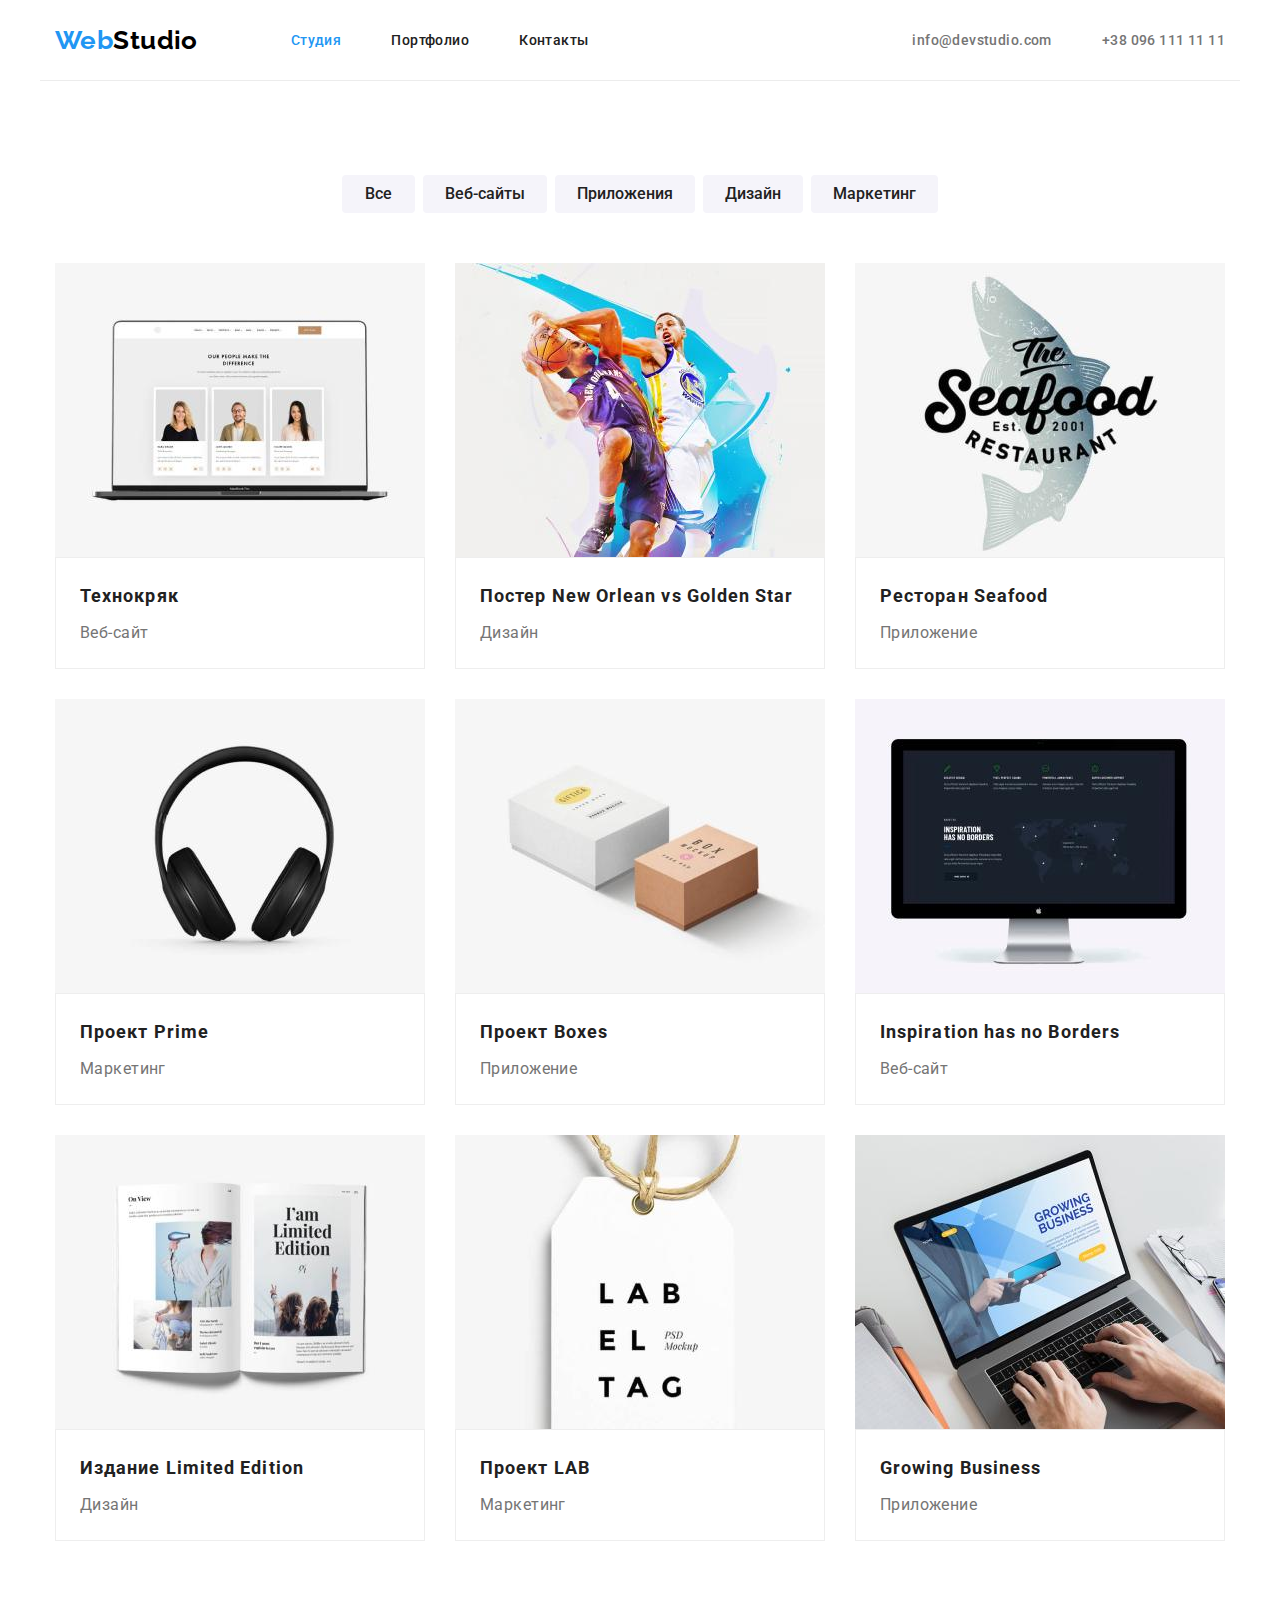
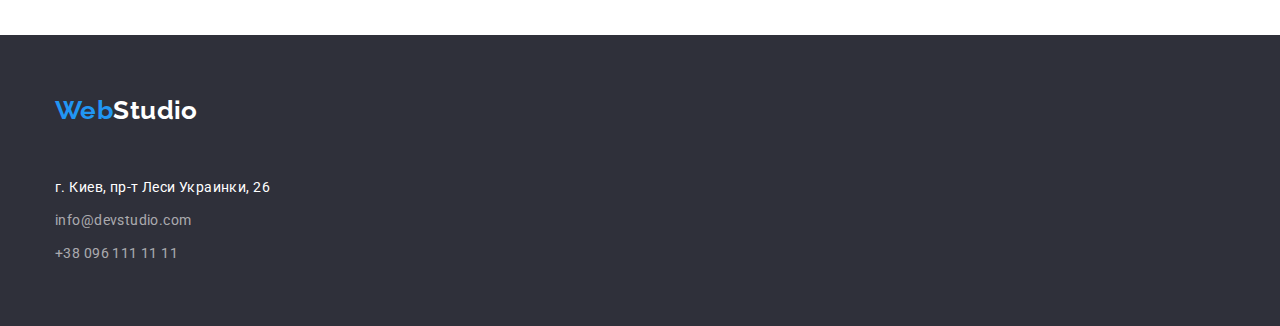
==== portfolio.html @ a3d242cd "ясно, що нічого не ясно" ====
<!DOCTYPE html>
<html lang="ru">

<head>
    <meta charset="UTF-8">
    <meta http-equiv="X-UA-Compatible" content="IE=edge">
    <meta name="viewport" content="width=device-width, initial-scale=1.0">
    <title>Portfolio</title>
    <link rel="preconnect" href="https://fonts.gstatic.com">
    <link
        href="https://fonts.googleapis.com/css2?family=Raleway:wght@700&family=Roboto:wght@400;500;700;900&display=swap"
        rel="stylesheet">
    <link rel="stylesheet" href="https://cdnjs.cloudflare.com/ajax/libs/modern-normalize/1.0.0/modern-normalize.css">
    <link rel="stylesheet" href="./css/styles.css" />
</head>

<body class="body">
    <header class="header">
        <div class="container navigation-section navigation-border">
            <nav class="navigation">
    
                <a class="logo" lang="en" href="WebStudio" target="_blank" rel="noreferrer noopener"><span
                        class="logo-first">Web</span>Studio</a>
                <ul class="list header-list">
                    <li class="item"><a class="navigation-list current" href="#Студия">Студия</a></li>
                    <li class="item"><a class="navigation-list" href="./portfolio.html">Портфолио</a></li>
                    <li class="item"><a class="navigation-list" href="#Контакты">Контакты</a></li>
                </ul>
            </nav>
    
            <ul class="list contact-list">
                <li class="item"><a class="contact-link" lang="en" href="mailto:info@devstudio.com">info@devstudio.com</a>
                </li>
                <li class="item"><a class="contact-link" href="tel:+380961111111">+38 096 111 11 11</a></li>
            </ul>
        </div>
    </header>

    <main>

        <section>
            <div class="container gallery-list">
            <ul class="list navigation-button">
                <li class="button-item"><button type="button" class="list-button">Все</button></li>
                <li class="button-item"><button type="button" class="list-button">Веб-сайты</button></li>
                <li class="button-item"><button type="button" class="list-button">Приложения</button></li>
                <li class="button-item"><button type="button" class="list-button">Дизайн</button></li>
                <li class="button-item"><button type="button" class="list-button">Маркетинг</button></li>
            </ul>
            

            <ul class="list list-menu grid">
                <li class="card-item grid-item">
                    <a class="link" href=""><img src="./img/portfolio/img-1.jpg" alt="Сайт" width="370" height="294">
                        <div class="card-info">
                        <h2 class="title">Технокряк</h2>
                        <p class="title-info">Веб-сайт</p></div>
                    </a>
                    
                </li>
                <li class="card-item grid-item">
                    <a class="link" href=""><img src="./img/portfolio/img-2.jpg" alt="Дизайн постера" width="370"
                            height="294">
                            <div class="card-info">
                        <h2 class="title">Постер New Orlean vs Golden Star</h2>
                        <p class="title-info">Дизайн</p></div>
                    </a>
                </li>
                <li class="card-item grid-item">
                    <a class="link" href=""><img src="./img/portfolio/img-3.jpg" alt="Приложение для ресторана"
                            width="370" height="294">
                            <div class="card-info">
                        <h2 class="title">Ресторан Seafood</h2>
                        <p class="title-info">Приложение</p>
                        </div>
                    </a>
                </li>
                <li class="card-item grid-item">
                    <a class="link" href=""><img src="./img/portfolio/img-4.jpg" alt="Дизайн проект" width="370"
                            height="294">
                            <div class="card-info">
                        <h2 class="title">Проект Prime</h2>
                        <p class="title-info">Маркетинг</p></div>
                    </a>
                </li>
                <li class="card-item grid-item">
                    <a class="link" href=""><img src="./img/portfolio/img-5.jpg" alt="Дизайн приложения" width="370"
                            height="294">
                            <div class="card-info">
                        <h2 class="title">Проект Boxes</h2>
                        <p class="title-info">Приложение</p></div>
                    </a>
                </li>
                <li class="card-item grid-item">
                    <a class="link" href=""><img src="./img/portfolio/img-6.jpg" alt="Дизайн сайта" width="370"
                            height="294">
                            <div class="card-info">
                        <h2 class="title">Inspiration has no Borders</h2>
                        <p class="title-info">Веб-сайт</p></div>
                    </a>
                </li>
                <li class="card-item grid-item">
                    <a class="link" href=""><img src="./img/portfolio/img-7.jpg" alt="Дизайн издания" width="370"
                            height="294">
                            <div class="card-info">
                        <h2 class="title">Издание Limited Edition</h2>
                        <p class="title-info">Дизайн</p></div>
                    </a>
                </li>
                <li class="card-item grid-item">
                    <a class="link" href=""><img src="./img/portfolio/img-8.jpg" alt="Проект" width="370" height="294">
                        <div class="card-info">
                        <h2 class="title">Проект LAB</h2>
                        <p class="title-info">Маркетинг</p></div>
                    </a>
                </li>
                <li class="card-item grid-item">
                    <a class="link" href=""><img src="./img/portfolio/img-9.jpg" alt="Дизайн приложения" width="370"
                            height="294">
                            <div class="card-info">
                        <h2 class="title">Growing Business</h2>
                        <p class="title-info">Приложение</p></div>
                    </a>
                </li>
            </ul>
            </div>
        </section>
    </main>

    <footer class="contacts">
        <div class="container">
            <a class="logo footer-logo" lang="en" href="./index.html" target="_blank" rel="noreferrer noopener"><span
                    class="logo-first">Web</span><span class="logo-second">Studio</span></a>
            <address class="address-info">г. Киев, пр-т Леси Украинки, 26</address>
            <address>
                <a class="contact-inf" lang="en" href="mailto:info@devstudio.com">info@devstudio.com</a>
                <a class="contact-inf" href="tel:+380961111111">+38 096 111 11 11</a>
            </address>
        </div>
    </footer>

</body>

</html>
---- css/styles.css ----
:root {
  --background-dark: #2f303a;
  --background-grey-btn-color: #f5f4fa;
  --primary-text-color: #212121;
  --secondary-text-color: #757575;
  --primary-logo-color: #2196f3;
  --secondary-logo-color: #000000;
  --contact-link-color: rgba(255, 255, 255, 0.6);
  --address-color: #ffffff;
  --grid-item: 4;
}

.container {
  width: 1200px;
  padding-left: 15px;
  padding-right: 15px;
  margin-left: auto;
  margin-right: auto;
}

h1,
h2,
h3,
h4,
h5,
h6,
p {
  margin-top: 0;
  margin-bottom: 0;
}

html {
  box-sizing: border-box;
}

*,
*::before,
*::after {
  box-sizing: inherit;
}

.body {
  font-family: 'Roboto', '-apple-system', 'BlinkMacSystemFont', 'Avenir next',
    'Avenir', 'Helvetica neue', 'Helvetica', 'Ubuntu', 'Noto', 'Segoe ui',
    'Arial', sans-serif;
  font-size: 14px;
  font-style: normal;
  font-weight: 400;
  color: var(--primary-text-color);
  letter-spacing: 0.03em;
}

img {
  display: block;
  max-width: 100%;
  height: auto;
}

/* header */

.header-list {
  display: flex;
}

.header-list .item:not(:last-child) {
  margin-right: 50px;
}

.logo {
  display: block;

  font-family: 'Raleway', sans-serif;
  font-weight: 700;
  font-size: 26px;
  line-height: 1.19;
  color: var(--secondary-logo-color);
  text-decoration: none;

  margin-right: 93px;
}

.logo:focus {
  color: var(--secondary-logo-color);
}

.logo-first {
  color: var(--primary-logo-color);
}

.navigation-section {
  display: flex;
  align-items: center;
}

.navigation {
  display: flex;
  align-items: center;
}

.navigation-list {
  display: block;
  padding-top: 32px;
  padding-bottom: 32px;

  font-family: inherit;
  font-weight: 500;
  color: var(--primary-text-color);
  text-decoration: none;
}

.navigation-list:hover,
.navigation-list:focus,
.navigation-list:active {
  color: var(--primary-logo-color);
}

.list .navigation-list.current {
  color: var(--primary-logo-color);
}

.contact-list {
  display: flex;
  margin-left: auto;
}

.contact-list .item:not(:last-child) {
  margin-right: 50px;
}

.contact-link {
  display: block;
  padding-top: 32px;
  padding-bottom: 32px;

  font-family: inherit;
  font-weight: 500;
  color: var(--secondary-text-color);
  text-decoration: none;
  cursor: pointer;
}

.contact-link:hover,
.contact-link:focus,
.contact-link:active {
  color: var(--primary-logo-color);
}

.list {
  list-style: none;
  padding: 0;
  margin-top: 0;
  margin-bottom: 0;
}

.link {
  text-decoration: none;
}

/* Hero section */
.hero-section {
  background-color: var(--background-dark);
  text-align: center;
  height: 600px;
}

.hero-title {
  font-weight: 900;
  font-size: 44px;
  line-height: 1.67;
  letter-spacing: 0.06em;
  text-transform: uppercase;
  color: var(--address-color);

  margin-bottom: 30px;
  padding-top: 200px;
}

.hero-button {
  padding: 10px 32px;
  min-width: 200px;
  height: 50px;

  font-family: inherit;
  font-weight: 700;
  font-size: 16px;
  line-height: 1.87;
  color: var(--address-color);

  text-align: center;
  letter-spacing: 0.06em;
  background-color: var(--primary-logo-color);
  cursor: pointer;
  box-shadow: 0px 4px 4px rgba(0, 0, 0, 0.15);
  border-radius: 4px;
}

.hero-button:hover,
.hero-button:focus {
  color: #188ce8;
}

/* Features */

.grid {
  display: flex;
  flex-wrap: wrap;
  margin-left: -30px;
  margin-top: -30px;
}

.grid-item {
  flex-basis: calc((100% - 30px * var(--grid-item)) / var(--grid-item));
  margin-left: 30px;
  margin-top: 30px;
}

.features {
  padding-top: 94px;
  padding-bottom: 94px;
}

.features-title {
  font-size: 14px;
  font-weight: 700;
  line-height: 1.14;
  text-transform: uppercase;
  margin-bottom: 10px;
}

.features-text {
  line-height: 1.71;
  color: var(--secondary-text-color);
}

/* About */
.about {
  padding-bottom: 94px;
}

.about-item {
  --grid-item: 3;
}

.about-title,
.team-title {
  font-weight: 700;
  font-size: 36px;
  line-height: 1.17;
  text-align: center;
  margin-bottom: 50px;
}

/* Our team */

.team-item {
  --grid-item: 4;
}

.team {
  background-color: var(--background-grey-btn-color);
  padding-top: 94px;
  padding-bottom: 94px;
}

.card-content {
  padding-top: 30px;
  padding-bottom: 30px;
  text-align: center;
  background-color: var(--address-color);
  box-shadow: 0px 1px 3px rgba(0, 0, 0, 0.12);
  border-radius: 0px 0px 4px 4px;
}

.name {
  font-weight: 500;
  font-size: 16px;
  line-height: 1.19;
  text-align: center;
  margin-bottom: 10px;
}

.info {
  font-size: 16px;
  line-height: 1.19;
  text-align: center;
  color: var(--secondary-text-color);
}

/* Footer */

.footer-logo {
  margin-bottom: 50px;
}

.logo-second {
  color: var(--address-color);
}
.contacts {
  background-color: var(--background-dark);
  padding-top: 60px;
  padding-bottom: 60px;
}
.address-info {
  margin-bottom: 9px;

  font-style: normal;
  line-height: 1.71;
  color: var(--address-color);
}

.address-info:hover,
.address-info:focus {
  color: var(--primary-logo-color);
}

.contact-inf {
  display: block;
  font-family: inherit;
  font-style: normal;
  line-height: 1.71;
  color: var(--contact-link-color);
  text-decoration: none;
}

.contact-inf:not(:last-child) {
  margin-bottom: 9px;
}

.contact-inf:hover,
.contact-inf:focus {
  color: var(--primary-logo-color);
}

/* Portfolio */

.navigation-border {
  border-bottom: 1px solid #ececec;
}

.list-menu:focus {
  color: var(--secondary-logo-color);
}

.button-list {
  flex-direction: row;
}

.navigation-button {
  display: flex;
  margin: 0 auto;
  justify-content: center;
  margin-bottom: 50px;
  margin-left: auto;
  margin-right: auto;
}

.button-item:not(:last-child) {
  margin-right: 8px;
}

.list-button {
  display: block;
  min-width: 73px;
  height: 38px;
  padding: 6px 22px;

  font-family: inherit;
  font-weight: 500;
  font-size: 16px;
  line-height: 1.62;
  text-align: center;
  color: var(--primary-text-color);
  background-color: var(--background-grey-btn-color);
  cursor: pointer;

  border-radius: 4px;
  border: transparent;
}

.list-button:hover,
.list-button:focus,
.list-button:active {
  background-color: var(--primary-logo-color);
  color: var(--address-color);
}
.list-button:active {
  color: var(--address-color);
}

/* Gallery */

.card-item {
  --grid-item: 3;
}

.gallery-list {
  display: flex;
  flex-wrap: wrap;
  padding-top: 94px;
  padding-bottom: 94px;
}

.card-info {
  padding: 20px 24px;
  background: #ffffff;
  border: 1px solid #eeeeee;
}

.title {
  margin-bottom: 4px;

  font-weight: 700;
  font-size: 18px;
  line-height: 2;
  letter-spacing: 0.06em;
  color: var(--primary-text-color);
}

.title-info {
  font-size: 16px;
  line-height: 1.87;
  color: var(--secondary-text-color);
}
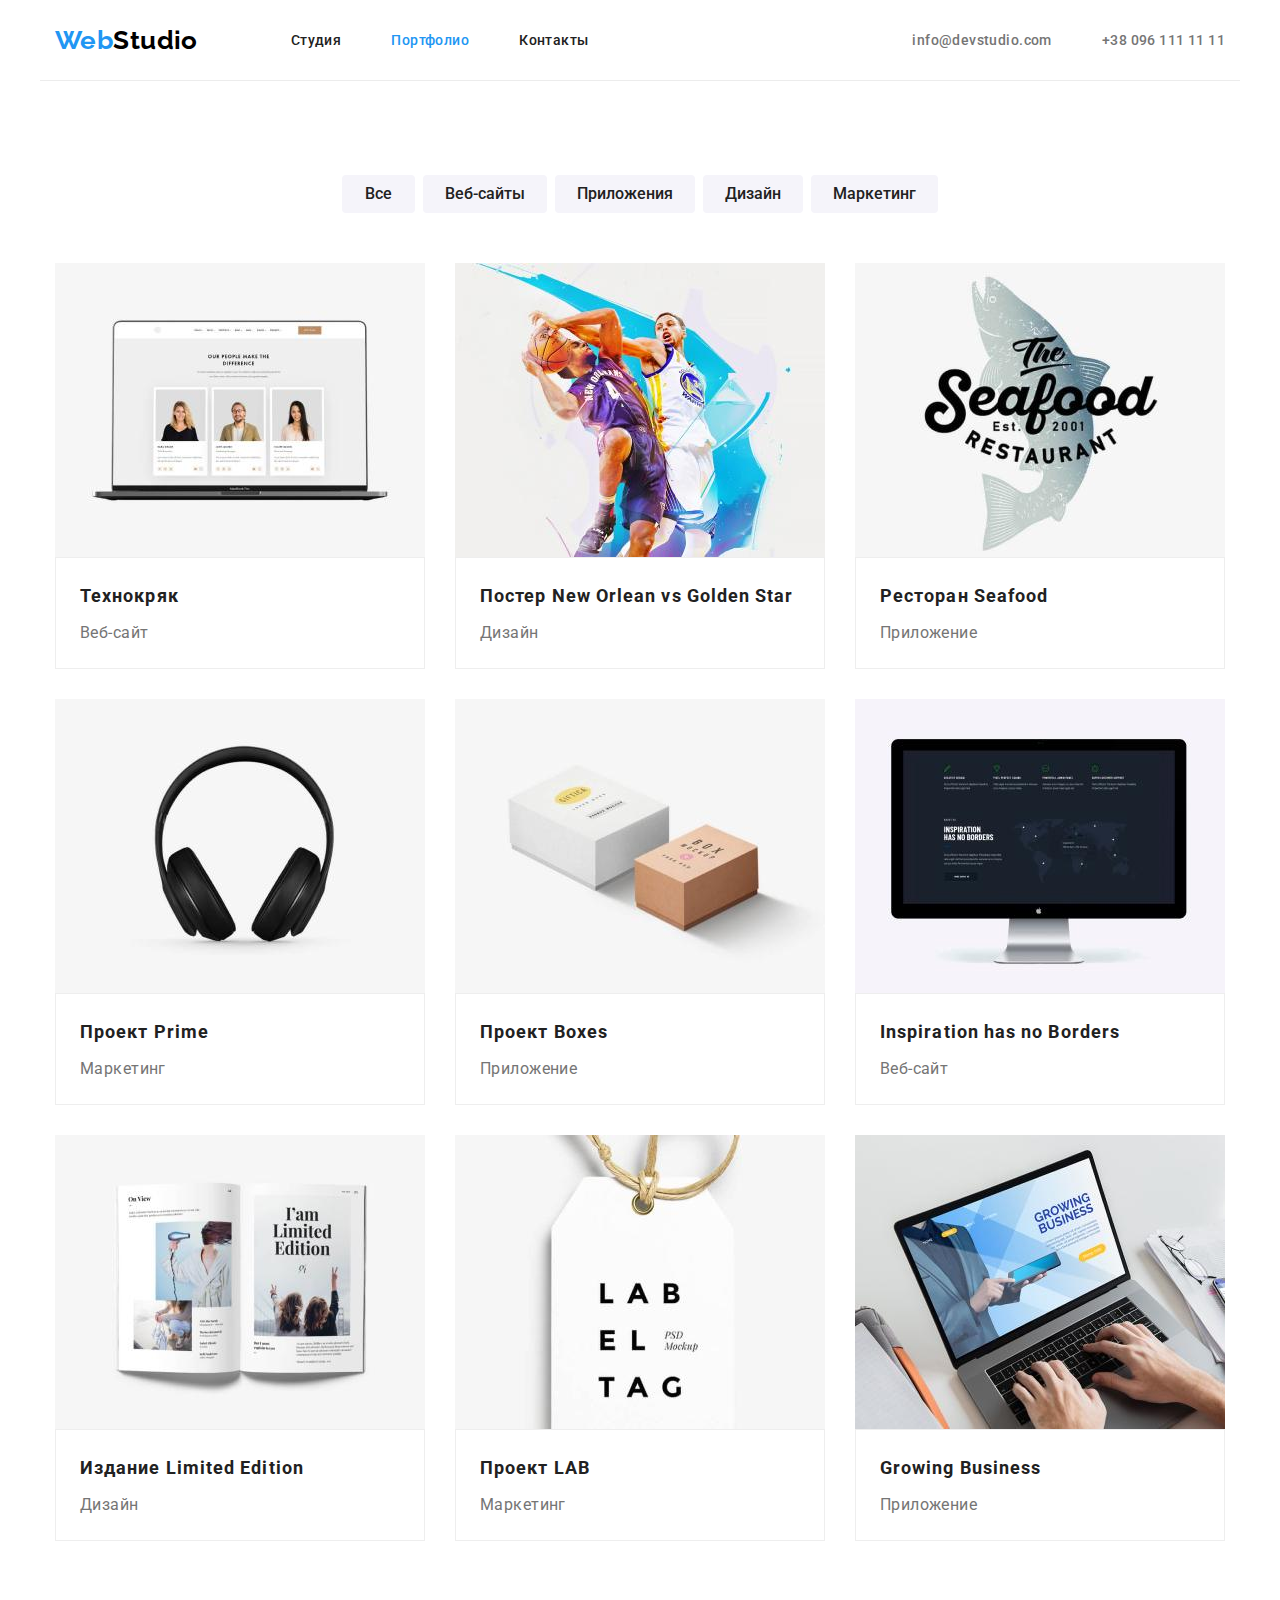
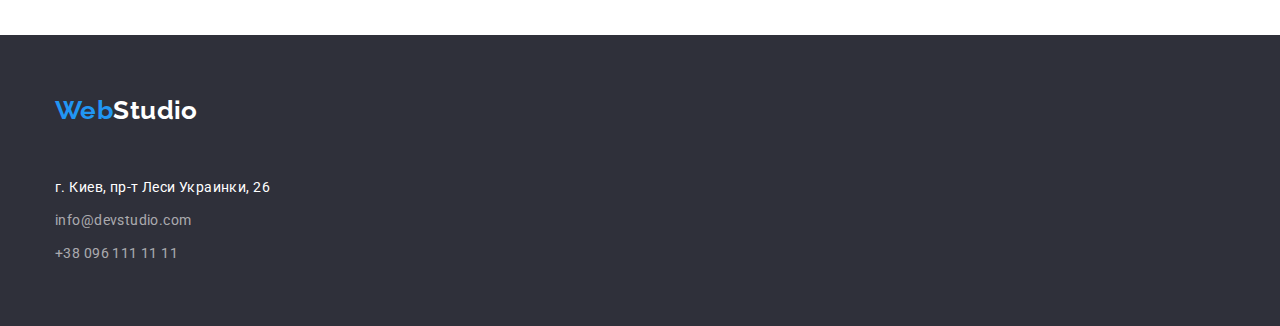
==== commit b9bc58b6: "+перехід" ====
--- a/portfolio.html
+++ b/portfolio.html
@@ -22,8 +22,8 @@
                 <a class="logo" lang="en" href="WebStudio" target="_blank" rel="noreferrer noopener"><span
                         class="logo-first">Web</span>Studio</a>
                 <ul class="list header-list">
-                    <li class="item"><a class="navigation-list current" href="#Студия">Студия</a></li>
-                    <li class="item"><a class="navigation-list" href="./portfolio.html">Портфолио</a></li>
+                    <li class="item"><a class="navigation-list" href="#Студия">Студия</a></li>
+                    <li class="item"><a class="navigation-list current" href="./index.html">Портфолио</a></li>
                     <li class="item"><a class="navigation-list" href="#Контакты">Контакты</a></li>
                 </ul>
             </nav>
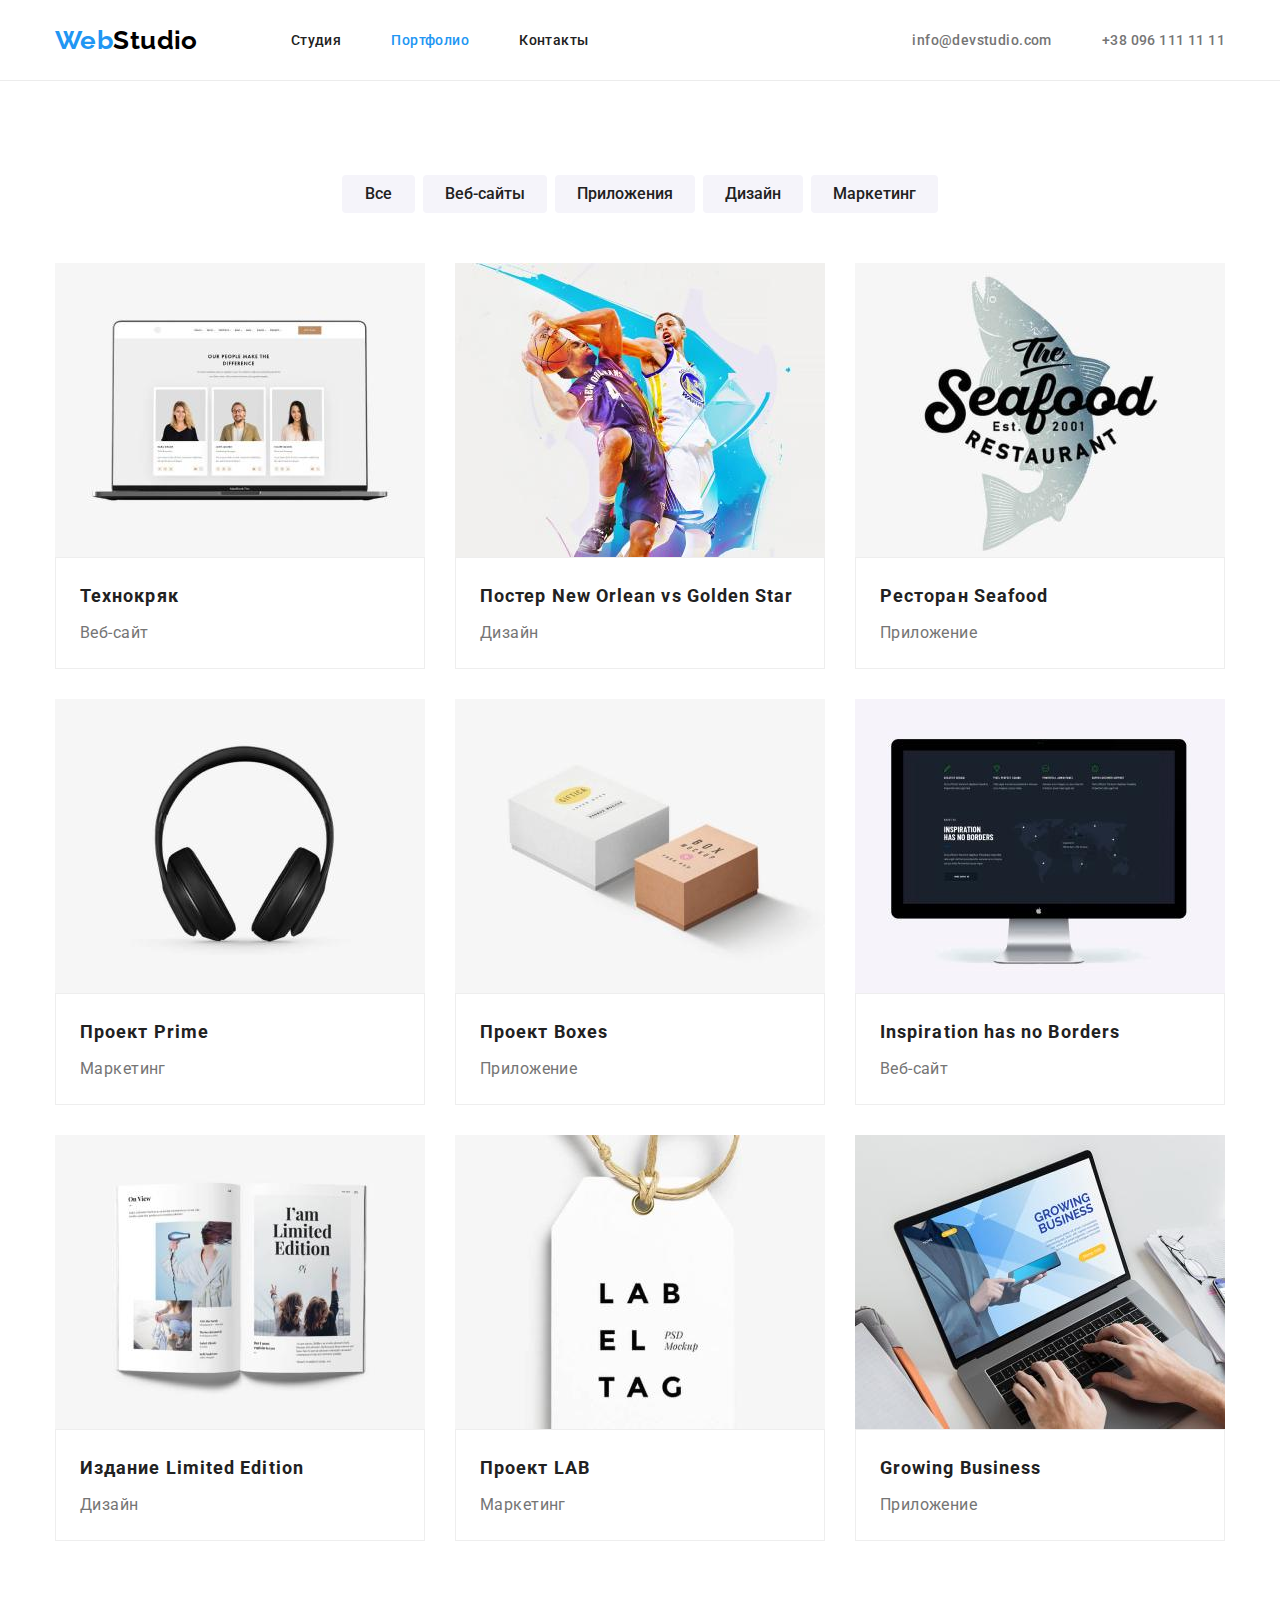
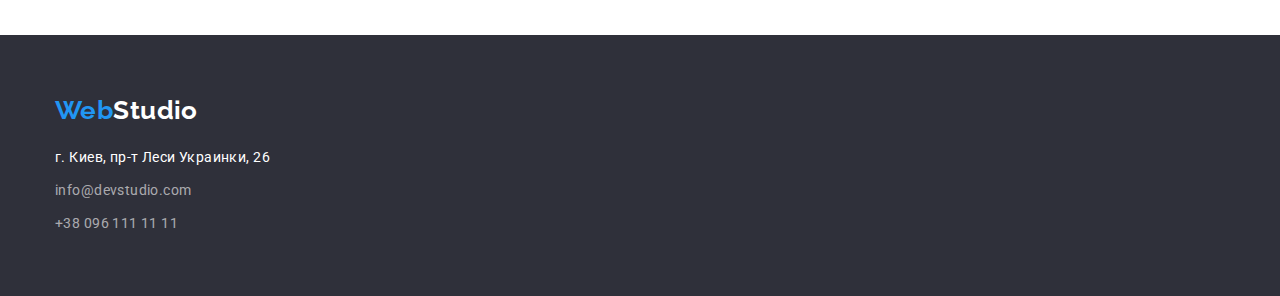
==== commit d9c0fb77: "+зміни" ====
--- a/portfolio.html
+++ b/portfolio.html
@@ -15,15 +15,15 @@
 </head>
 
 <body class="body">
-    <header class="header">
-        <div class="container navigation-section navigation-border">
+    <header class="header navigation-border">
+        <div class="container navigation-section">
             <nav class="navigation">
     
-                <a class="logo" lang="en" href="WebStudio" target="_blank" rel="noreferrer noopener"><span
+                <a class="logo" lang="en" href="./index.html" target="_blank" rel="noreferrer noopener"><span
                         class="logo-first">Web</span>Studio</a>
                 <ul class="list header-list">
-                    <li class="item"><a class="navigation-list" href="#Студия">Студия</a></li>
-                    <li class="item"><a class="navigation-list current" href="./index.html">Портфолио</a></li>
+                    <li class="item"><a class="navigation-list" href="./index.html">Студия</a></li>
+                    <li class="item"><a class="navigation-list current" href="#Портфолио">Портфолио</a></li>
                     <li class="item"><a class="navigation-list" href="#Контакты">Контакты</a></li>
                 </ul>
             </nav>
@@ -36,9 +36,10 @@
         </div>
     </header>
 
+    
     <main>
 
-        <section>
+        <section class="section">
             <div class="container gallery-list">
             <ul class="list navigation-button">
                 <li class="button-item"><button type="button" class="list-button">Все</button></li>
--- a/css/styles.css
+++ b/css/styles.css
@@ -56,8 +56,12 @@
   height: auto;
 }
 
+.section {
+  padding-top: 94px;
+  padding-bottom: 94px;
+}
+
 /* header */
-
 .header-list {
   display: flex;
 }
@@ -68,6 +72,7 @@
 
 .logo {
   display: block;
+  margin-right: 93px;
 
   font-family: 'Raleway', sans-serif;
   font-weight: 700;
@@ -75,8 +80,6 @@
   line-height: 1.19;
   color: var(--secondary-logo-color);
   text-decoration: none;
-
-  margin-right: 93px;
 }
 
 .logo:focus {
@@ -158,21 +161,21 @@
 
 /* Hero section */
 .hero-section {
+  height: auto;
+  padding: 200px 0;
   background-color: var(--background-dark);
   text-align: center;
-  height: 600px;
 }
 
 .hero-title {
+  margin-bottom: 30px;
+
   font-weight: 900;
   font-size: 44px;
   line-height: 1.67;
   letter-spacing: 0.06em;
   text-transform: uppercase;
   color: var(--address-color);
-
-  margin-bottom: 30px;
-  padding-top: 200px;
 }
 
 .hero-button {
@@ -190,17 +193,19 @@
   letter-spacing: 0.06em;
   background-color: var(--primary-logo-color);
   cursor: pointer;
+  border-radius: 4px;
+  border: none;
+}
+
+.hero-button:hover,
+.hero-button:focus {
+  color: var(--address-color);
+  background: #188ce8;
   box-shadow: 0px 4px 4px rgba(0, 0, 0, 0.15);
   border-radius: 4px;
 }
 
-.hero-button:hover,
-.hero-button:focus {
-  color: #188ce8;
-}
-
 /* Features */
-
 .grid {
   display: flex;
   flex-wrap: wrap;
@@ -212,11 +217,6 @@
   flex-basis: calc((100% - 30px * var(--grid-item)) / var(--grid-item));
   margin-left: 30px;
   margin-top: 30px;
-}
-
-.features {
-  padding-top: 94px;
-  padding-bottom: 94px;
 }
 
 .features-title {
@@ -233,10 +233,6 @@
 }
 
 /* About */
-.about {
-  padding-bottom: 94px;
-}
-
 .about-item {
   --grid-item: 3;
 }
@@ -250,16 +246,20 @@
   margin-bottom: 50px;
 }
 
+.gallery-section {
+  padding-top: 0;
+}
+
 /* Our team */
-
 .team-item {
   --grid-item: 4;
+  box-shadow: 0px 1px 3px rgba(0, 0, 0, 0.12), 0px 1px 1px rgba(0, 0, 0, 0.14),
+    0px 2px 1px rgba(0, 0, 0, 0.2);
+  border-radius: 0px 0px 4px 4px;
 }
 
 .team {
   background-color: var(--background-grey-btn-color);
-  padding-top: 94px;
-  padding-bottom: 94px;
 }
 
 .card-content {
@@ -287,19 +287,20 @@
 }
 
 /* Footer */
-
 .footer-logo {
-  margin-bottom: 50px;
+  margin-bottom: 20px;
 }
 
 .logo-second {
   color: var(--address-color);
 }
+
 .contacts {
-  background-color: var(--background-dark);
   padding-top: 60px;
   padding-bottom: 60px;
-}
+  background-color: var(--background-dark);
+}
+
 .address-info {
   margin-bottom: 9px;
 
@@ -332,7 +333,6 @@
 }
 
 /* Portfolio */
-
 .navigation-border {
   border-bottom: 1px solid #ececec;
 }
@@ -341,13 +341,8 @@
   color: var(--secondary-logo-color);
 }
 
-.button-list {
-  flex-direction: row;
-}
-
 .navigation-button {
   display: flex;
-  margin: 0 auto;
   justify-content: center;
   margin-bottom: 50px;
   margin-left: auto;
@@ -388,7 +383,6 @@
 }
 
 /* Gallery */
-
 .card-item {
   --grid-item: 3;
 }
@@ -396,14 +390,12 @@
 .gallery-list {
   display: flex;
   flex-wrap: wrap;
-  padding-top: 94px;
-  padding-bottom: 94px;
 }
 
 .card-info {
   padding: 20px 24px;
-  background: #ffffff;
   border: 1px solid #eeeeee;
+  background: var(--address-color);
 }
 
 .title {
